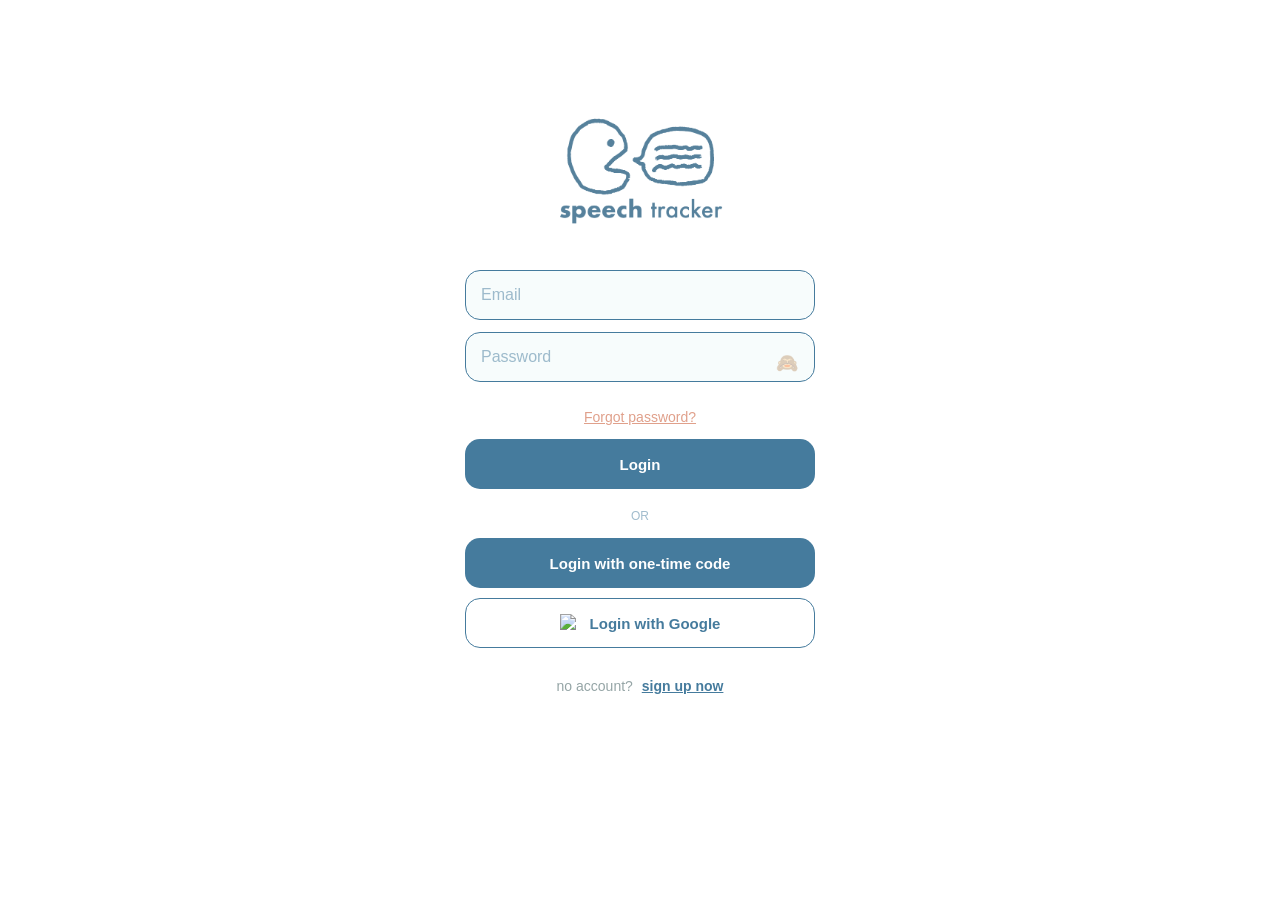
==== index.html @ 3a360d46 "Update index.html" ====
<!DOCTYPE html>
<html>

<head>
    <script src="https://cdn.jsdelivr.net/npm/@supabase/supabase-js@2"></script>
    <link rel="stylesheet" href="style.css">
    <meta name="viewport" content="width=device-width, initial-scale=1.0, maximum-scale=1.0, user-scalable=no">
</head>

<body>
    <div id="account-header" class="hidden" style="position: fixed; top: 0; left: 50%; transform: translateX(-50%); max-width: 500px; width: 100%; height: 50px; background: #f1f4f8; padding: 0 15px; justify-content: space-between; align-items: center; border-bottom: 1px solid #d1d1d1; font-family: sans-serif; z-index: 10000; box-sizing: border-box;">
        <div style="font-size: 12px; color: #457b9d; overflow: hidden; text-overflow: ellipsis; white-space: nowrap; flex: 1; padding-right: 10px;">
            hello! &#9995; <span id="user-display-email" style="font-weight: bold;">...</span>
        </div>
    
        <button id="header-logout-btn" style="background: #e63946; color: white; border: none; padding: 6px 10px; border-radius: 6px; font-size: 10px; font-weight: bold; cursor: pointer; flex-shrink: 0; white-space: nowrap;">
            LOGOUT
        </button>
    </div>
    
    <div id="auth-overlay">
        <div class="logo-container">
            <img src="logo.png" alt="Logo" class="logo-img">
        </div>
        
        <input type="email" id="auth-email" placeholder="Email" class="auth-input">
     
        <div class="password-field" id="login-password-wrapper">
            <input type="password" id="auth-password" placeholder="Password" class="auth-input">
            <button type="button" class="toggle-password" data-target="auth-password">🙈</button>
        </div>

        <p id="forgot-password-link">Forgot password?</p>
        <button id="login-btn" class="auth-btn">Login</button>
       
        <div class="auth-divider">OR</div>
        <button id="send-otp-btn" class="auth-btn">
          Login with one-time code
        </button>
        
        <div id="otp-section" class="hidden">
          <input 
            type="text" 
            id="otp-code" 
            placeholder="Enter code" 
            class="auth-input"
          >
        
          <button id="verify-otp-btn" class="auth-btn">
            Verify Code
          </button>
        </div>

        <button id="google-login-btn" class="google-btn">
            <img src="https://www.gstatic.com/firebasejs/ui/2.0.0/images/auth/google.svg" class="google-icon" alt="Google">
                Login with Google
        </button>
        <p class="signup-text">No account? <span id="signup-toggle">Sign up now</span></p>

        <div id="signup-view" class="auth-view hidden">
        <h3 class="auth-title">create account</h3>
        <input type="email" id="signup-email" class="auth-input" placeholder="email">
        <div class="password-field">
            <input type="password" id="signup-password" class="auth-input" placeholder="password">
            <button type="button" class="toggle-password" data-target="signup-password">🙈</button>
        </div>
        <button id="signup-btn" class="auth-btn">create account</button>
        
        <p class="signup-text">already have an account? <span id="go-to-login">login</span></p>
        </div>
        
        <div id="reset-password-section" class="hidden">
            <h3>create new password</h3>
            
            <div class="password-field">
                <input type="password" id="new-password" placeholder="New Password" class="auth-input">
                <button type="button" class="toggle-password" data-target="new-password">🙈</button>
            </div>
    
            <button id="update-password-btn" class="auth-btn">Update Password</button>
        </div>
    </div>
    
    <div class="container">
        <div class="nav-menu">
            <button id="nav-tracker" class="nav-btn active">Therapy Tracker</button>
            <button id="nav-dashboard" class="nav-btn">Client Progress</button>
        </div>

        <div id="tracker-view">
            <div class="session-info">
                <div class="input-wrapper">
                    <img src="person-icon.png" class="input-icon" alt="client">
                    <input 
                        type="text" 
                        id="client-name" 
                        placeholder="Client Name" 
                        required
                        autocomplete="off">
                </div>

                <div class="target-grid">
                    <select id="speech-sound">
                        <option value="" disabled selected>Speech sound</option>
                        <optgroup label="Velar stops">
                            <option value="/k/">/k/</option>
                            <option value="/g/">/g/</option>
                        </optgroup>
                        <optgroup label="Fricatives">
                            <option value="/s/">/s/</option>
                            <option value="/z/">/z/</option>
                            <option value="/ʃ/">/ʃ/</option>
                            <option value="/θ/">/θ/</option>
                            <option value="/f/">/f/</option>
                            <option value="/v/">/v/</option>
                            <option value="/h/">/h/</option>
                        </optgroup>
                        <optgroup label="Affricates">
                            <option value="/tʃ/">/tʃ/</option>
                            <option value="/dʒ/">/dʒ/</option>
                        </optgroup>
                        <optgroup label="s-clusters">
                            <option value="/sp/">/sp/</option>
                            <option value="/st/">/st/</option>
                            <option value="/sk/">/sk/</option>
                            <option value="/sn/">/sn/</option>
                            <option value="/sm/">/sm/</option>
                            <option value="/sl/">/sl/</option>
                            <option value="/sw/">/sw/</option>
                            <option value="/s-blends/">s-blends</option>
                        </optgroup>
                        <optgroup label="Liquids">
                            <option value="/l/">/l/</option>
                            <option value="/r/">/r/</option>
                        </optgroup>
                    </select>

                    <select id="speech-position">
                        <option value="" disabled selected>Position</option>
                        <option value="Initial">initial</option>
                        <option value="Medial">medial</option>
                        <option value="Final">final</option>
                    </select>

                    <select id="speech-level" style="grid-column: span 2;">
                        <option value="Sound">Sound level</option>
                        <option value="Word">Word level</option>
                        <option value="Phrase">Phrase level</option>
                        <option value="Sentence">Sentence level</option>
                        <option value="Conversation">Conversation</option>
                    </select>
                </div>

                <div class="prompt-container">
                    <p class="label-text">Cues provided</p>
                    <div class="prompt-chips" id="prompt-chips">
                        <button type="button" class="chip" data-value="Indpt">Independent</button>
                        <button type="button" class="chip" data-value="Visual">Visual</button>
                        <button type="button" class="chip" data-value="Verbal">Verbal</button>
                        <button type="button" class="chip" data-value="Tactile">Tactile</button>
                        <button type="button" class="chip" data-value="Model">Modelling</button>
                    </div>
                </div>
            </div>
            <div class="tracker-main">
                <h1>speech tracker</h1>
                <div class="percentage">0%</div>

                <div class="button-row">
                    <div class="counter-group">
                        <button class="btn correct">✓</button>
                        <span id="correct-count">0</span>
                    </div>
                    <div class="counter-group">
                        <button class="btn incorrect">✕</button>
                        <span id="incorrect-count">0</span>
                    </div>
                </div>

                <div class="actions">
                    <button id="save-btn" class="save-btn">Save</button>
                    <button id="reset-btn" class="reset-link">Reset</button>
                </div>

                <div id="history-log" class="history-log"></div>
            </div>
        </div>

        <div id="dashboard-view" class="hidden">
            <div class="session-info">
                <h3>Client Progress Search</h3>
                <div class="search-wrapper">
                    <img src="search-icon.png" class="search-img" alt="search">
                    <input type="text" id="search-client" placeholder="Type child's name (e.g. Leo)">
                </div>
                <button id="download-csv" class="save-btn" style="margin-top: 10px; background-color: #72a788;">Download
                    CSV Report
                </button>
            </div>

            <div id="all-goals-container" style="margin: 20px 0;"></div>

            <div id="client-history-results">
                <p style="color: #7f8c8d; text-align: center; margin-top: 20px;">Search for a client to see their
                    progress history.
                </p>
            </div>
        </div>
        <div id="footer" style="align-items: center;">
                <img src="logo.png" alt="Logo" class="logo-img">
        </div>
    </div>
        <script src="script.js"></script>
</body>

</html>
---- style.css ----
/* 1. THE FOUNDATION */
* {
    box-sizing: border-box;
}

body {
    background-color: #f0f4f8;
    font-family: sans-serif;
    margin: 0;
    padding: 0;
    display: block; 
}

/* 2. THE APP CONTAINER */
.container {
    display: none;
    margin: 60px auto 20px auto; 
    width: 95%;
    max-width: 500px;
    background: white;
    padding: 20px;
    border-radius: 30px;
    box-shadow: 0 10px 25px rgba(0, 0, 0, 0.05);
    position: relative;
    text-align: center;
}

#account-header {
    display: none; /* <--- Add this line */
    position: fixed;
    top: 0;
    /* ... rest of your existing header styles ... */
}

.logo-container {
    width: 100%;
    display: flex;
    justify-content: center;
    margin-bottom: 10px;
    margin-top: 20px;
}

.logo-img {
    height: 80px;      /* Adjust this height to your liking */
    width: auto;
    max-width: 80%;    /* Ensures it doesn't hit the screen edges */
    object-fit: contain;
}

/* --- LOGIN SCREEN BUTTONS --- */
/* Specific sizing for the Login Page Logo */
#auth-overlay .logo-img {
    height: 120px;       /* Increased from 80px */
    width: auto;
    max-width: 85%;      /* Allows it to be wider on the screen */
    margin-bottom: 30px; /* More breathing room before the Email box */
}

/* --- AUTH OVERLAY & INPUTS --- */
#auth-overlay {
    position: fixed;
    top: 0;
    left: 0;
    width: 100%;
    height: 100%;
    background: white;
    z-index: 20000;
    display: flex;
    flex-direction: column;
    align-items: center;
    padding-top: 10vh; 
    padding-bottom: 40px;
    justify-content: flex-start;
    overflow-y: auto;
    -webkit-overflow-scrolling: touch;
}

.auth-input {
    width: 80%;
    max-width: 350px;
    height: 50px !important;
    padding: 12px 15px;
    margin-bottom: 12px;
    font-size: 16px; 
    border: 1px solid #457b9d; 
    border-radius: 15px;
    background-color: #F7FCFC;
    color: #457b9d !important; /* Forces light blue while typing */
    outline: none;
    box-sizing: border-box; /* Critical for height alignment */
}

.auth-input::placeholder {
    color: #457b9d;
    opacity: 0.5;
}

.auth-input:focus {
    border: 1px solid #457b9d; /* Slightly thicker on focus */
}

/* Base style for all Auth Buttons */
.auth-btn, .google-btn {
    width: 80%;
    max-width: 350px;
    height: 50px;
    display: flex;
    justify-content: center;
    align-items: center;
    font-size: 15px;
    font-weight: bold;
    border-radius: 15px;
    cursor: pointer;
    transition: all 0.2s;
    border: none;
    margin-bottom: 10px;
    text-decoration: none; /* In case they are anchor tags */
}

.auth-divider {
    color: #457b9d;
    margin-bottom: 15px;
    margin-top: 10px;
    font-size: 12px;
    opacity: 0.5;
}
    
.auth-btn, .google-btn {
    width: 80%;
    max-width: 350px;
    height: 50px !important;     /* Forces exact height */
    min-height: 50px !important;
    display: flex !important;
    justify-content: center;
    align-items: center;
    font-size: 15px;
    font-weight: bold;
    border-radius: 15px;
    cursor: pointer;
    transition: all 0.2s;
    margin-bottom: 10px;
    padding: 0;                  /* Removes internal padding conflict */
    box-sizing: border-box;      /* Ensures borders don't add to height */
    border: none;
}

/* --- SIGN UP TEXT LINK --- */
.signup-text {
    font-size: 14px;
    color: #95a5a6; /* Subtle grey */
    margin-top: 20px;
    margin-bottom: 5px;
    text-transform: lowercase;
}

#signup-toggle {
    color: #457b9d; /* Your Light Blue */
    font-weight: bold;
    cursor: pointer;
    text-decoration: underline;
    margin-left: 5px;
}

#signup-toggle:active {
    opacity: 0.7;
    transform: scale(0.98);
}

/* Specific Button Styles */
.auth-btn {
    background-color: #457b9d;
    color: white;
}

.google-btn {
    background-color: white;
    color: #457b9d;
    border: 1px solid #457b9d !important;
}

.auth-view {
    width: 100%;
    display: flex;
    flex-direction: column;
    align-items: center;
    transition: opacity 0.3s ease;
}

.auth-title {
    color: #457b9d;
    font-size: 18px;
    text-transform: lowercase;
    margin-bottom: 20px;
    letter-spacing: 1px;
}

/* Ensure the toggle text is styled correctly */
#go-to-signup, #go-to-login {
    color: #457b9d;
    font-weight: bold;
    cursor: pointer;
    text-decoration: underline;
}

/* Fix for the huge Google Icon */
.google-icon {
    width: 18px !important;
    height: 18px !important;
    margin-right: 12px;
    object-fit: contain;
}

/* Forgot Password - Clinical Mauve/Salmon accent */
#forgot-password-link {
    color: #E0A08B;
    font-size: 14px;
    margin-top: 15px;
    cursor: pointer;
    text-decoration: underline;
    font-weight: 500;
}

/* --- RESET PASSWORD SECTION --- */
#reset-password-section {
    width: 100%;
    display: flex;
    flex-direction: column;
    align-items: center;
    justify-content: center;
}

#reset-password-section h3 {
    color: #457b9d;
    font-size: 16px;
    text-transform: lowercase; /* Matches your clinical style */
    letter-spacing: 1px;
    margin-bottom: 20px;
    font-weight: 600;
}

.password-field {
    position: relative;
    width: 80%;
    max-width: 350px;
    display: flex;
    align-items: center;
}

.password-field .auth-input {
    width: 100%;
    max-width: none;
    padding-right: 45px; /* Space for the eye button */
}

.toggle-password {
    position: absolute;
    right: 12px;
    top: 50%;
    transform: translateY(-50%);
    background: none;
    border: none;
    font-size: 18px;
    cursor: pointer;
    opacity: 0.4;
    transition: opacity 0.2s;
    padding: 5px;
    z-index: 10;
}

.toggle-password:hover {
    opacity: 0.8;
}

.toggle-password:active {
    opacity: 1;
}

/* 3. NAVIGATION MENU */
.nav-menu {
    position: sticky;
    top: 50px; 
    background-color: white;
    z-index: 999;
    display: flex;
    justify-content: center;
    gap: 10px;
    margin-bottom: 10px;
    padding: 10px 0;
    border-bottom: 2px solid #ecf0f1;
}

.nav-btn {
    background: none;
    border: none;
    font-size: 14px;
    color: #95a5a6;
    cursor: pointer;
    padding: 8px 16px;
    border-radius: 20px;
    transition: all 0.3s ease;
}

.nav-btn.active {
    background-color: #1d3557;
    color: white;
}

/* 4. TRACKER ELEMENTS */
h1 {
    font-size: 14px;
    text-transform: uppercase;
    letter-spacing: 2px;
    color: #95a5a6;
    margin-top: 10px;
    font-weight: 600;
}

.percentage {
    font-size: 64px;
    font-weight: 700;
    color: #1d3557;
    margin: 10px 0;
}

.button-row {
    display: flex;
    justify-content: center;
    gap: 20px;
    margin: 20px 0;
}

.counter-group {
    display: flex;
    flex-direction: column;
    align-items: center;
}

.btn {
    width: 100px;
    height: 100px;
    border-radius: 50%;
    border: none;
    font-size: 40px;
    display: flex;
    justify-content: center;
    align-items: center;
    cursor: pointer;
    box-shadow: 0 4px 6px rgba(0,0,0,0.1);
    -webkit-tap-highlight-color: transparent;
    user-select: none;
    touch-action: manipulation; /* This is the magic line */
}

.correct { background-color: #a6d088; color: white; }
.incorrect { background-color: #f88888; color: white; }

.btn:active {
    transform: scale(0.92);
    filter: brightness(0.85);
    box-shadow: inset 0 4px 8px rgba(0, 0, 0, 0.2);
    transition: transform 0.05s ease-in-out;
}

#correct-count { font-size: 24px; font-weight: bold; color: #a6d088; margin-top: 5px; }
#incorrect-count { font-size: 24px; font-weight: bold; color: #f88888; margin-top: 5px; }

/*FOOTER*/
#footer {
    align-items: center; 
    justify-content: center;
}

#footer .logo-img {
    width: auto;
    height: 40px;
    opacity: 0.7;
}

/* 5. INPUTS & FORMS */
.target-grid {
    display: grid;
    grid-template-columns: 1fr 1fr;
    gap: 12px;
    margin: 20px 0;
}

#speech-level, #speech-position, #speech-sound {
    border: 1px solid #ecf0f1;
    border-radius: 15px;
    padding: 10px 12px;
    font-size: 14px;
    color: #576574;
    background-color: #fafcfd;
    outline: none;
    cursor: pointer;
    appearance: none;
    -webkit-appearance: none;
    background-image: url("data:image/svg+xml;charset=UTF-8,%3Csvg xmlns='http://www.w3.org/2000/svg' width='12' height='12' viewBox='0 0 24 24' fill='none' stroke='%2395a5a6' stroke-width='3' stroke-linecap='round' stroke-linejoin='round'%3E%3Cpolyline points='6 9 12 15 18 9'%3E%3C/polyline%3E%3C/svg%3E");
    background-repeat: no-repeat;
    background-position: right 12px center;
}

.session-info input {
    background-color: transparent;
    border: none;
    border-bottom: 2px solid #ecf0f1;
    border-radius: 0;
    padding: 10px 5px;
    width: 100%;
    max-width: 250px;
    font-size: 14px !important;
}

.label-text {
    font-size: 11px;
    color: #95a5a6;
    text-transform: uppercase;
    letter-spacing: 1px;
    margin-bottom: 8px;
    text-align: left;
}

/* --- HISTORY LOG SECTION --- */
.history-log {
    margin-top: 50px;       /* Increased from 30px to push it further from Save/Reset */
    margin-bottom: 20px;
    display: flex;
    flex-direction: column; /* Keeps pills stacked neatly */
    gap: 12px;
    border-top: 2px solid #ecf0f1; /* Slightly thicker line for clear separation */
    padding-top: 30px;      /* Space between the line and the first pill */
    width: 100%;

}

.history-pill {
    position: relative;
    border: 2px solid #6c8fad !important;
    border-radius: 15px;
    padding: 12px;
    padding-right: 45px;
    min-height: 65px;          /* Keeps them a consistent height */
    text-align: left;
}

.pill-client, .pill-sound {
    color: #1d3557 !important; /* Your Navy Blue */
    font-size: 14px;
}

.pill-sound {
    text-transform: lowercase;
}

/* The sub-text (Level and Cues) */
.pill-details {
    font-size: 11px;
    color: #457b9d; /* Lighter Blue */
    margin-top: 2px;
}

/* The date */
.pill-date {
    font-size: 10px;
    color: #bdc3c7;
    margin-top: 2px;
}

/* The Percentage box */
.pill-accuracy span {
    font-size: 18px;
    font-weight: bold;
}

/* Ensure the flex layout works without inline styles */
.pill-content {
    display: flex;
    justify-content: space-between;
    align-items: center;
    width: 100%;
}

#download-csv {
    display: block;          /* Allows margin auto to work */
    margin: 15px auto 0 auto; /* 15px top, auto left/right to center */
    width: 100%;             /* Start full width */
    max-width: 250px;        /* Match the width of your search/name boxes */
    background-color: #72a788; /* Keeping your green color */
    color: white;
    padding: 12px;
    border-radius: 20px;
    border: none;
    font-weight: bold;
    text-transform: uppercase;
    cursor: pointer;
}

/* The container for the icon and name */
.input-wrapper {
    display: flex;          /* Sits icon and input in a row */
    align-items: center;    /* Vertically centers both */
    border-bottom: 2px solid #ecf0f1; /* Keeps your clean underlined look */
    max-width: 250px;
    margin: 0 auto 20px auto; /* Centers the bar */
}

.input-icon {
    width: 16px;
    height: 16px;
    margin-right: 10px;
    opacity: 0.5;
    object-fit: contain;
}

#client-name {
    border: none !important;
    outline: none;padding: 10px 0;
    width: 100%;
}

#client-name:focus {
    color: #6c8fad;
    transition: color 0.2s ease;
}

#client-name:not(:placeholder-shown) {
    color: #6c8fad;
    font-weight: 600;
}

.input-wrapper:focus-within {
    border-bottom-color: #6c8fad;
}

.search-wrapper {
    display: flex;          /* Sits icon and input in a row */
    align-items: center;    /* Vertically centers both */
    border: 1px solid #ecf0f1;
    border-radius: 25px;    /* Makes it a rounded pill */
    border-radius: 25px;    /* The "pill" shape */
    padding: 0 15px;        /* Space inside the bar so icon isn't touching the edge */
    width: 100%;
    max-width: 300px;
    margin: 20px auto;      /* Centers the bar on the page */
}

.search-img {
    width: 18px;      /* Small enough to sit inside the bar */
    height: 18px;
    opacity: 0.5;
    object-fit: contain;
    margin-right: 10px;
    filter: invert(44%) sepia(21%) saturate(952%) hue-rotate(162deg) brightness(97%) contrast(91%);
}

.search-wrapper:focus-within .search-img {
    filter: invert(36%) sepia(25%) saturate(1000%) hue-rotate(162deg) brightness(90%) contrast(100%);
}

#search-client {
    flex: 1;                /* Takes up all remaining space in the bar */
    border: none !important; /* Removes the default input box */
    outline: none;           /* Removes the blue ring when you tap it */
    color: #457b9d;
}

/* The "Type child's name..." placeholder text */
#search-client::placeholder {
    color: #457b9d;
    opacity: 0.5; /* Makes it look like a placeholder */
}

h3 {
    font-size: 18px;
    text-transform: uppercase;
    letter-spacing: 2px;
    color: #1d3557;
    margin-top: 10px;
    font-weight: 600;
}
    
/* Base Chip Style (Unselected) */
.chip {
    padding: 12px 18px;
    border: 1px solid #d1d1d1;   /* Softer border color */
    border-radius: 25px;
    background-color: #f1f4f8;   /* Soft grey/blue background pill */
    color: #4a4a4a;              /* Black-grey text */
    font-size: 14px;
    font-weight: 500;
    cursor: pointer;
    transition: all 0.2s;
    -webkit-tap-highlight-color: transparent;
    margin: 4px;
}

/* Selected Chip Style (When tapped) */
.chip.selected {
    background-color: #6c8fad !important; 
    color: #ffffff !important;           /* Pure white text */
    border-color: #6c8fad !important;
    border-radius: 25px;
}

/* Hover effect for desktop */
.chip:hover {
    background-color: #e2e8f0;
    border-color: #b1b1b1;
}

#dashboard-view .session-info {
    margin-top: 40px;
}

/* --- GOAL CARDS (DASHBOARD) --- */
.goal-card {
    margin-bottom: 25px;
    border: 2px solid #457B9D; 
    border-radius: 12px;
    overflow: hidden;
    background: white;
    box-shadow: 0 4px 10px rgba(0, 0, 0, 0.05);
}

.goal-header {
    background: #457B9D;
    color: white;
    padding: 12px;
    font-weight: bold;
    text-align: center;
    text-transform: lowercase; /* Matches your preferred lowercase style */
    letter-spacing: 1px;
}

.goal-table {
    width: 100%;
    border-collapse: collapse;
    font-size: 13px;
}

/* Header Row of the Table */
.goal-table thead tr {
    background: #f8f9fa;
    border-bottom: 1px solid #ddd;
}

.goal-table th {
    padding: 10px 8px;
    text-align: center;
    color: #457b9d; /* Your Light Blue */
    font-weight: 600;
    text-transform: uppercase;
    font-size: 10px;
    letter-spacing: 0.5px;
}

/* Individual Rows */
.goal-row {
    border-bottom: 1px solid #eee;
}

.goal-row:last-child {
    border-bottom: none;
}

.goal-row td {
    padding: 12px 8px;
    vertical-align: middle;
}

/* Specific Cell Styling */
.cell-level {
    font-weight: 500;
    color: #1d3557;
    text-transform: lowercase;
}

.cell-cues {
    font-weight: 500;
    color: #1d3557;
    font-size: 12px;
    text-transform: lowercase;
}

.cell-acc {
    text-align: center;
    font-weight: bold;
}

.cell-date {
    text-align: right;
    font-size: 12px;
    color: #bdc3c7;
}

/* 6. MOBILE OVERRIDES - The Friendly Version */
@media (max-width: 480px) {
    body { background-color: #ffffff; }
    
    .container {
        margin-top: 50px;
        border-radius: 0;
        width: 100%;
        box-shadow: none;
        padding: 10px 15px;
    }

    .btn {
        width: 38vw;
        height: 38vw;
        max-width: 150px;
        max-height: 150px;
        font-size: 60px;
    }

    #correct-count, #incorrect-count {
        font-size: 40px;
        margin-top: 15px;
    }

    .nav-btn {
        padding: 8px 12px;
        font-size: 13px;
    }

    .logo-img {
        height: 65px;  /* Slightly smaller for smaller iPhones */
        filter: brightness(1.2) saturate(0.8) hue-rotate(-15deg);
    }

    #auth-overlay .logo-img {
        height: 100px;   /* Slightly smaller for iPhone SE/mini but still "Big" */
        margin-bottom: 15px;
    }
}
.hidden { display: none !important; }

/* 8. ACTION BUTTONS (CONSOLIDATED) */
.actions {
    display: flex !important;
    flex-direction: row;
    gap: 12px;
    width: 100%;
    margin-top: 25px;
    padding: 0;
    box-sizing: border-box;
    align-items: stretch; /* Forces both buttons to have the same height */
}

.save-btn, .reset-link {
    flex: 1;
    display: flex;
    justify-content: center;
    align-items: center;
    height: 50px;           /* Fixed height for both */
    border: none;
    border-radius: 20px;
    font-weight: bold;
    text-transform: uppercase;
    letter-spacing: 1px;
    cursor: pointer;
    transition: all 0.2s;
    box-sizing: border-box;
}

.save-btn {
    background-color: #1d3557;
    color: white;
}

.reset-link {
    background-color: #ecf0f1;
    color: #7f8c8d;
    font-size: 13px;
}

/* Interaction States */
.save-btn:active, .reset-link:active {
    transform: scale(0.96);
}

.reset-link:hover {
    background-color: #f8d7da;
    color: #e63946;
}

.save-btn:hover {
    background-color: #6c8fad;
}
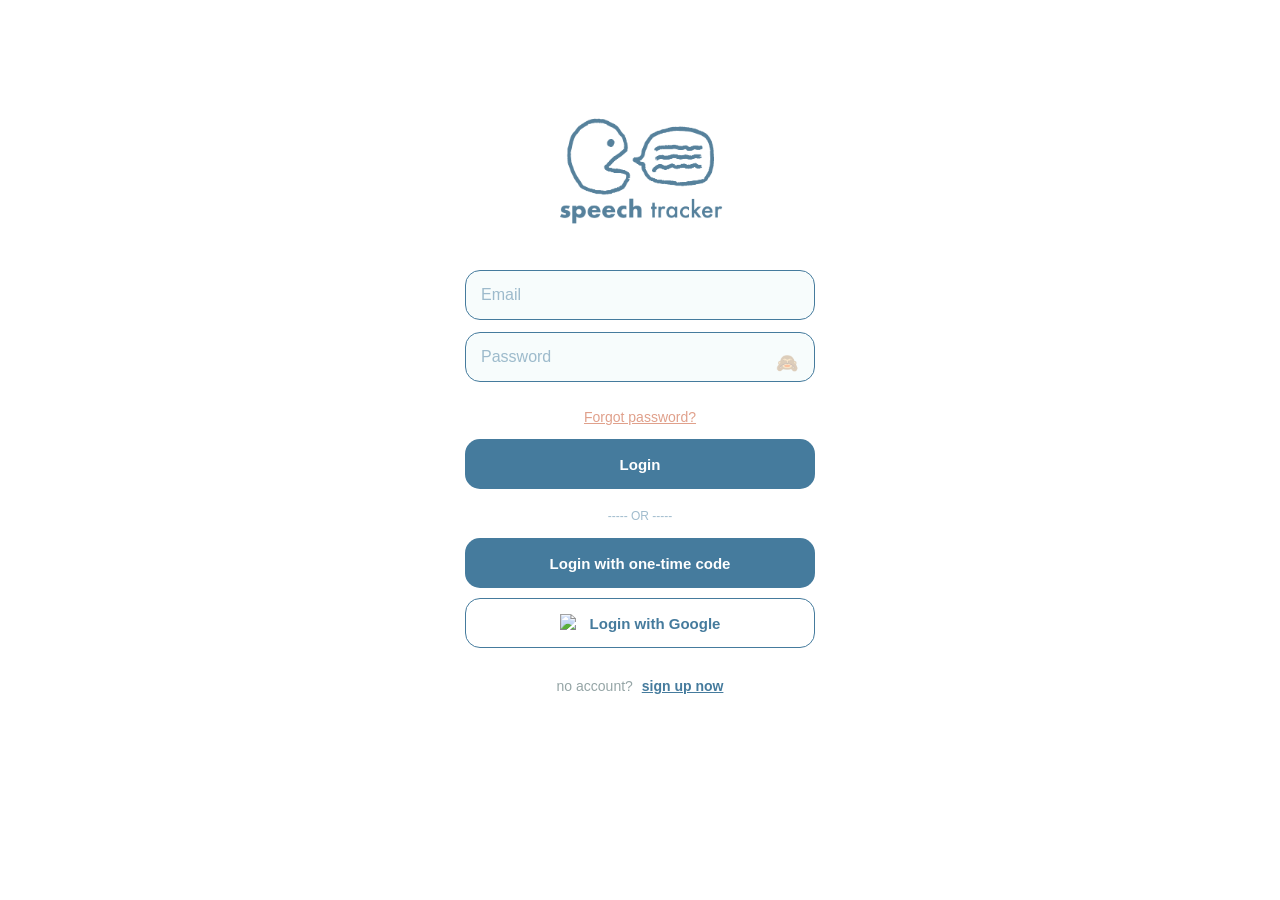
==== commit d6a2fbb7: "Update index.html" ====
--- a/index.html
+++ b/index.html
@@ -33,7 +33,7 @@
         <p id="forgot-password-link">Forgot password?</p>
         <button id="login-btn" class="auth-btn">Login</button>
        
-        <div class="auth-divider">OR</div>
+        <div class="auth-divider">----- OR -----</div>
         <button id="send-otp-btn" class="auth-btn">
           Login with one-time code
         </button>
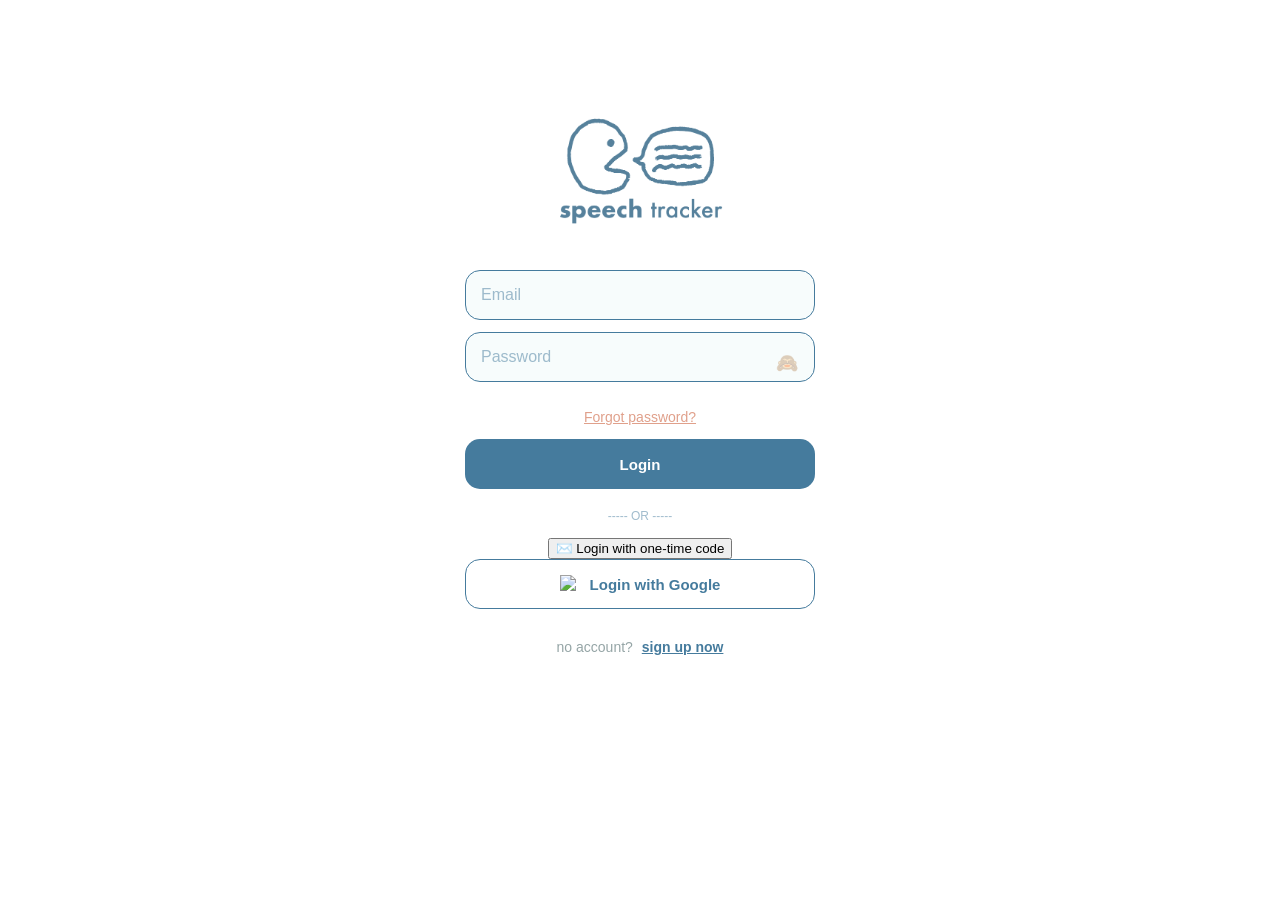
==== commit e553b35b: "Update index.html" ====
--- a/index.html
+++ b/index.html
@@ -34,7 +34,8 @@
         <button id="login-btn" class="auth-btn">Login</button>
        
         <div class="auth-divider">----- OR -----</div>
-        <button id="send-otp-btn" class="auth-btn">
+        <button id="send-otp-btn" class="email-otp-btn">
+          <span class="email-icon">✉️</span>
           Login with one-time code
         </button>
         
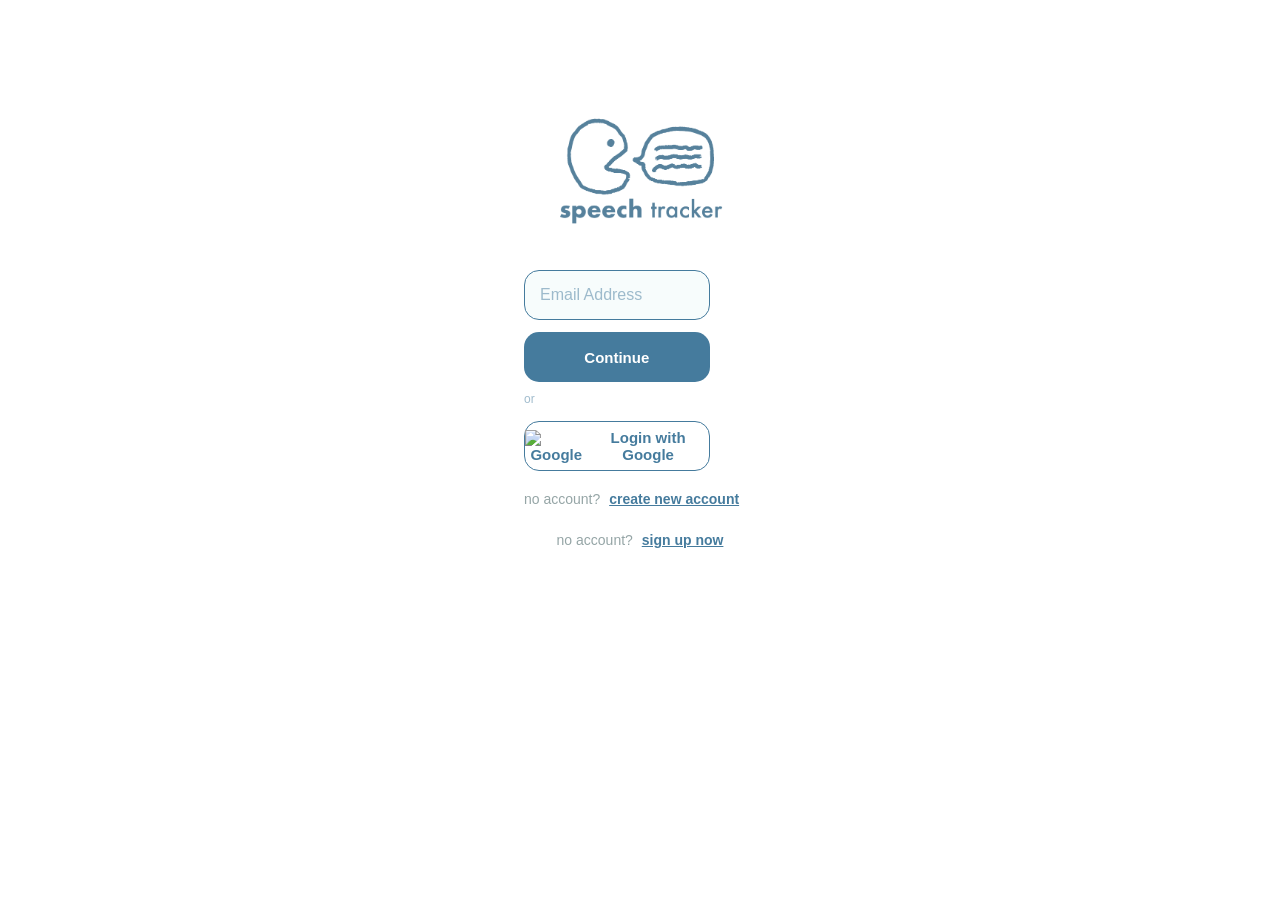
==== commit fbf0c23e: "Update index.html" ====
--- a/index.html
+++ b/index.html
@@ -23,39 +23,106 @@
             <img src="logo.png" alt="Logo" class="logo-img">
         </div>
         
-        <input type="email" id="auth-email" placeholder="Email" class="auth-input">
-     
-        <div class="password-field" id="login-password-wrapper">
-            <input type="password" id="auth-password" placeholder="Password" class="auth-input">
-            <button type="button" class="toggle-password" data-target="auth-password">🙈</button>
-        </div>
-
-        <p id="forgot-password-link">Forgot password?</p>
-        <button id="login-btn" class="auth-btn">Login</button>
-       
-        <div class="auth-divider">----- OR -----</div>
-        <button id="send-otp-btn" class="email-otp-btn">
-          <span class="email-icon">✉️</span>
-          Login with one-time code
-        </button>
-        
-        <div id="otp-section" class="hidden">
+       <div id="email-step" class="auth-step">
+          <button type="button" class="auth-back-btn hidden" id="email-back-btn">←</button>
+        
           <input 
-            type="text" 
-            id="otp-code" 
-            placeholder="Enter code" 
+            type="email" 
+            id="auth-email" 
+            placeholder="Email Address" 
             class="auth-input"
           >
         
-          <button id="verify-otp-btn" class="auth-btn">
-            Verify Code
+          <button id="continue-email-btn" class="auth-btn">
+            Continue
           </button>
-        </div>
-
-        <button id="google-login-btn" class="google-btn">
-            <img src="https://www.gstatic.com/firebasejs/ui/2.0.0/images/auth/google.svg" class="google-icon" alt="Google">
-                Login with Google
-        </button>
+        
+          <div class="auth-divider">
+            <span>or</span>
+          </div>
+        
+          <button id="google-login-btn" class="google-btn">
+            <img 
+              src="https://www.gstatic.com/firebasejs/ui/2.0.0/images/auth/google.svg" 
+              alt="Google"
+            >
+            Login with Google
+          </button>
+
+  <p class="signup-text">
+    No account?
+    <span id="signup-toggle">Create new account</span>
+  </p>
+</div>
+
+<div id="password-step" class="auth-step hidden">
+  <button type="button" class="auth-back-btn" id="password-back-btn">←</button>
+
+  <p class="login-email-label">Logging in as</p>
+  <p id="password-email-display" class="login-email-display"></p>
+
+  <div id="login-password-wrapper" class="password-field">
+    <input 
+      type="password" 
+      id="auth-password" 
+      placeholder="Password" 
+      class="auth-input"
+    >
+    <button 
+      type="button" 
+      class="toggle-password" 
+      data-target="auth-password"
+    ></button>
+  </div>
+
+  <p id="forgot-password-link" class="forgot-password-link">
+    Forgot password?
+  </p>
+
+  <button id="login-btn" class="auth-btn">
+    Login
+  </button>
+
+  <div class="auth-divider">
+    <span>or</span>
+  </div>
+
+  <button id="send-otp-btn" class="email-otp-btn">
+    <span class="email-icon">✉️</span>
+    Send One-Time Code
+  </button>
+</div>
+
+<div id="otp-step" class="auth-step hidden">
+  <button type="button" class="auth-back-btn" id="otp-back-btn">←</button>
+
+  <h3>Enter your one-time code</h3>
+
+  <p class="otp-message">
+    We sent an 8-digit code to:
+  </p>
+
+  <p id="otp-email-display" class="otp-email"></p>
+
+  <div class="otp-grid">
+    <input class="otp-box" maxlength="1" inputmode="numeric">
+    <input class="otp-box" maxlength="1" inputmode="numeric">
+    <input class="otp-box" maxlength="1" inputmode="numeric">
+    <input class="otp-box" maxlength="1" inputmode="numeric">
+    <input class="otp-box" maxlength="1" inputmode="numeric">
+    <input class="otp-box" maxlength="1" inputmode="numeric">
+    <input class="otp-box" maxlength="1" inputmode="numeric">
+    <input class="otp-box" maxlength="1" inputmode="numeric">
+  </div>
+
+  <button id="verify-otp-btn" class="auth-btn">
+    Verify Code
+  </button>
+
+  <button id="resend-otp-btn" class="text-btn">
+    Send code again
+  </button>
+</div>
         <p class="signup-text">No account? <span id="signup-toggle">Sign up now</span></p>
 
         <div id="signup-view" class="auth-view hidden">
--- a/style.css
+++ b/style.css
@@ -99,8 +99,118 @@
     border: 1px solid #457b9d; /* Slightly thicker on focus */
 }
 
+.auth-step {
+  position: relative;
+}
+
+.auth-back-btn {
+  position: absolute;
+  top: -10px;
+  left: 0;
+  border: none;
+  background: transparent;
+  color: #333;
+  font-size: 24px;
+  cursor: pointer;
+  padding: 6px;
+}
+
+.login-email-label {
+  font-size: 13px;
+  color: #6b7280;
+  margin-bottom: 2px;
+  text-align: center;
+}
+
+.login-email-display {
+  font-size: 15px;
+  font-weight: 600;
+  color: #111827;
+  margin-bottom: 16px;
+  text-align: center;
+  word-break: break-word;
+}
+
+.email-otp-btn {
+  width: 100%;
+  padding: 12px;
+  margin-top: 10px;
+  border: 1px solid #dadce0;
+  border-radius: 8px;
+  background: #ffffff;
+  color: #3c4043;
+  font-size: 15px;
+  font-weight: 500;
+  cursor: pointer;
+  display: flex;
+  align-items: center;
+  justify-content: center;
+  gap: 10px;
+}
+
+.email-otp-btn:hover {
+  background: #f8f9fa;
+}
+
+.email-icon {
+  font-size: 18px;
+  line-height: 1;
+}
+
+.otp-message {
+  font-size: 14px;
+  color: #555;
+  margin-bottom: 4px;
+  text-align: center;
+}
+
+.otp-email {
+  font-size: 14px;
+  font-weight: 600;
+  color: #111827;
+  margin-bottom: 18px;
+  text-align: center;
+  word-break: break-word;
+}
+
+.otp-grid {
+  display: grid;
+  grid-template-columns: repeat(8, 1fr);
+  gap: 6px;
+  margin: 16px 0;
+}
+
+.otp-box {
+  width: 100%;
+  height: 44px;
+  text-align: center;
+  font-size: 20px;
+  font-weight: 600;
+  border: 1px solid #d1d5db;
+  border-radius: 8px;
+  outline: none;
+}
+
+.otp-box:focus {
+  border-color: #2563eb;
+  box-shadow: 0 0 0 2px rgba(37, 99, 235, 0.15);
+}
+
+.text-btn {
+  margin-top: 12px;
+  background: none;
+  border: none;
+  color: #2563eb;
+  font-size: 14px;
+  cursor: pointer;
+}
+
+.text-btn:hover {
+  text-decoration: underline;
+}
+
 /* Base style for all Auth Buttons */
-.auth-btn, .google-btn {
+.auth-btn, .google-btn, .email-otp-btn {
     width: 80%;
     max-width: 350px;
     height: 50px;
@@ -125,7 +235,7 @@
     opacity: 0.5;
 }
     
-.auth-btn, .google-btn {
+.auth-btn, .google-btn, .email-otp-btn {
     width: 80%;
     max-width: 350px;
     height: 50px !important;     /* Forces exact height */
@@ -176,6 +286,21 @@
     background-color: white;
     color: #457b9d;
     border: 1px solid #457b9d !important;
+}
+
+.email-otp-btn {
+   background-color: white;
+   color: #457b9d;
+   border: 1px solid #457b9d !important;
+}
+
+.email-otp-btn:hover {
+  background: #f8f9fa;
+}
+
+.email-icon {
+  font-size: 18px;
+  line-height: 1;
 }
 
 .auth-view {
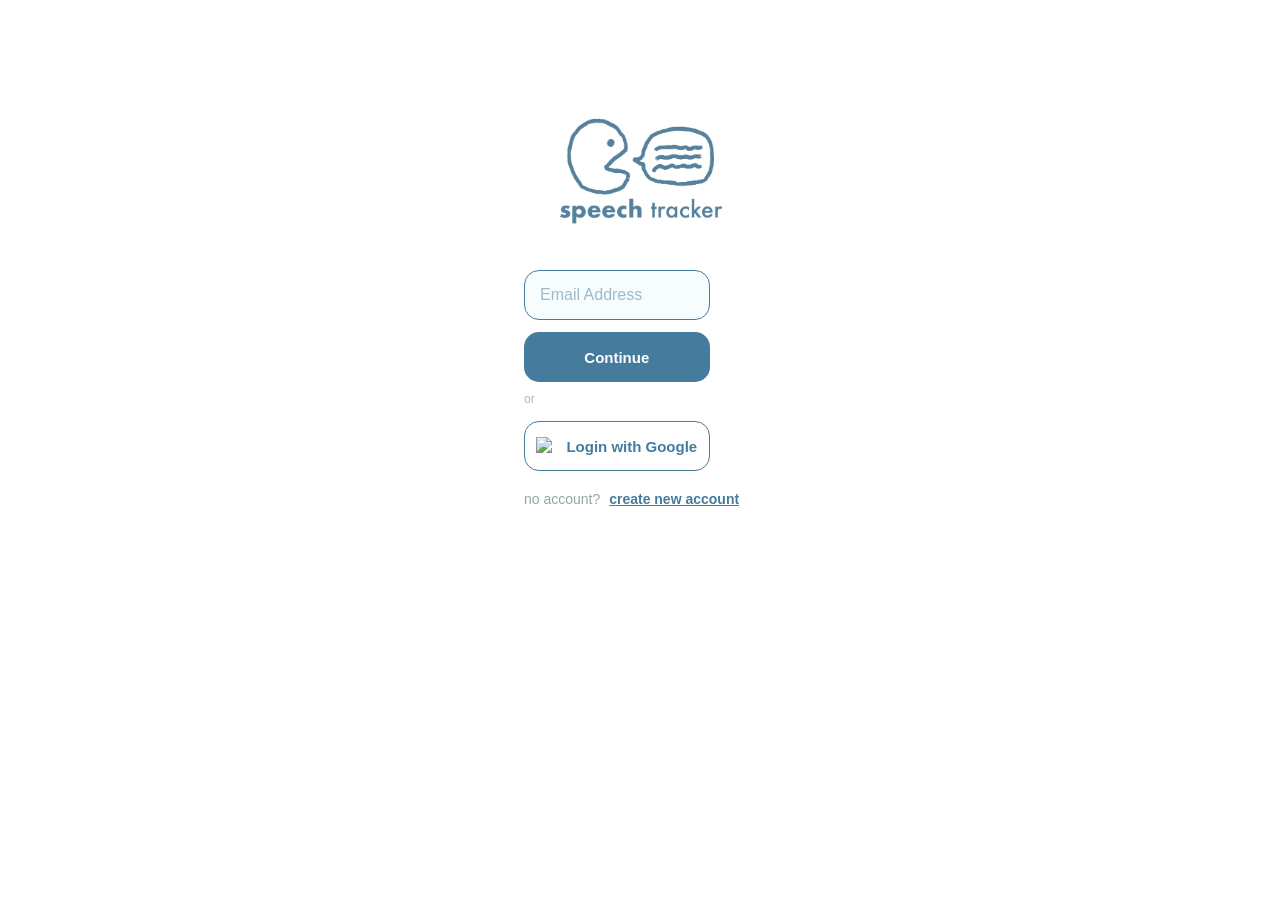
==== commit c9d0af2b: "Update index.html" ====
--- a/index.html
+++ b/index.html
@@ -42,10 +42,11 @@
           </div>
         
           <button id="google-login-btn" class="google-btn">
-            <img 
-              src="https://www.gstatic.com/firebasejs/ui/2.0.0/images/auth/google.svg" 
-              alt="Google"
-            >
+           <img
+                src="https://www.gstatic.com/firebasejs/ui/2.0.0/images/auth/google.svg"
+                class="google-icon"
+                alt="Google"
+                >
             Login with Google
           </button>
 
@@ -123,8 +124,6 @@
     Send code again
   </button>
 </div>
-        <p class="signup-text">No account? <span id="signup-toggle">Sign up now</span></p>
-
         <div id="signup-view" class="auth-view hidden">
         <h3 class="auth-title">create account</h3>
         <input type="email" id="signup-email" class="auth-input" placeholder="email">
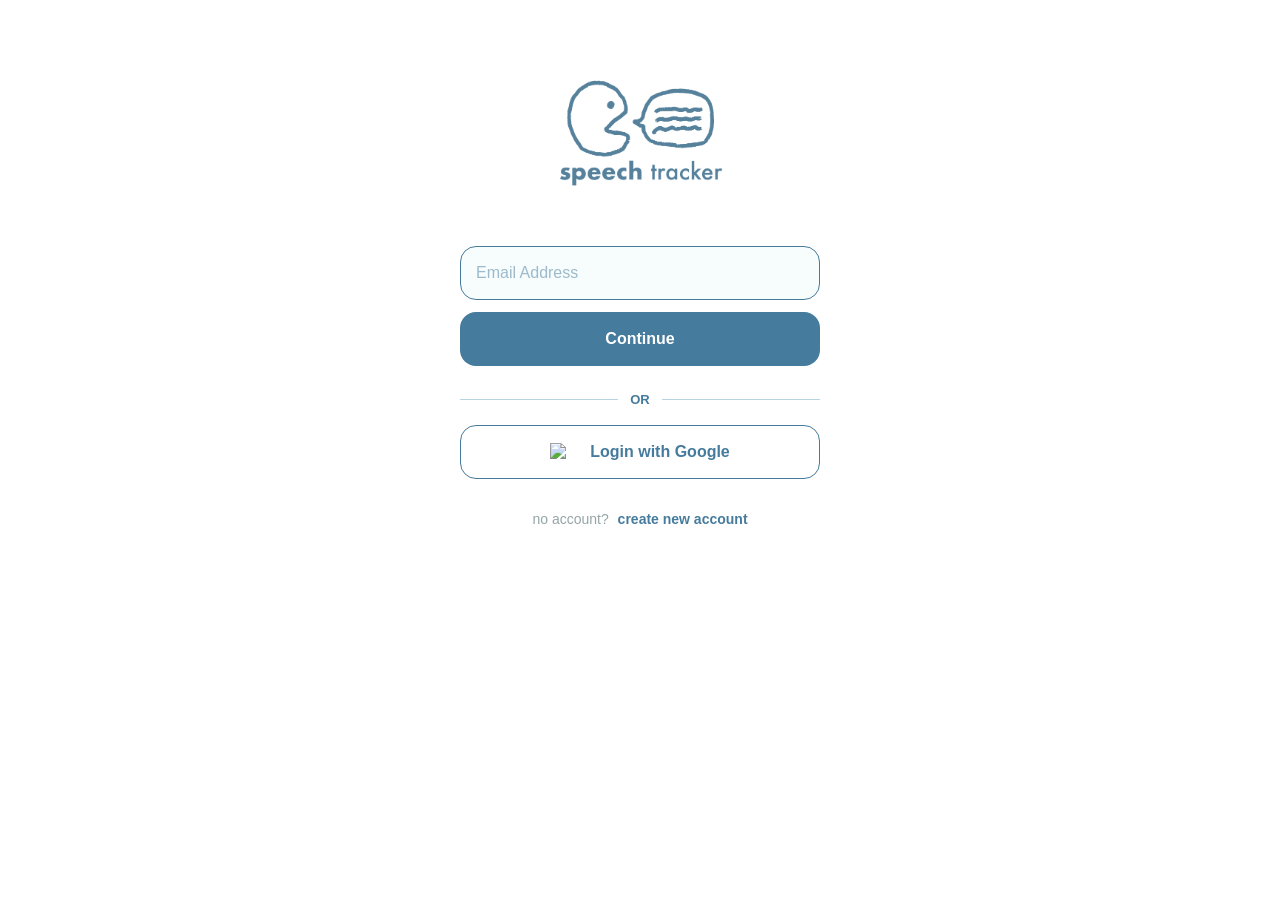
==== commit 8062499f: "Update index.html" ====
--- a/index.html
+++ b/index.html
@@ -38,7 +38,7 @@
           </button>
         
           <div class="auth-divider">
-            <span>or</span>
+            <span>OR</span>
           </div>
         
           <button id="google-login-btn" class="google-btn">
@@ -85,7 +85,7 @@
   </button>
 
   <div class="auth-divider">
-    <span>or</span>
+    <span>OR</span>
   </div>
 
   <button id="send-otp-btn" class="email-otp-btn">
--- a/style.css
+++ b/style.css
@@ -267,8 +267,11 @@
     color: #457b9d; /* Your Light Blue */
     font-weight: bold;
     cursor: pointer;
+    margin-left: 5px;
+}
+
+#signup-toggle:hover {
     text-decoration: underline;
-    margin-left: 5px;
 }
 
 #signup-toggle:active {
@@ -336,13 +339,17 @@
 }
 
 /* Forgot Password - Clinical Mauve/Salmon accent */
-#forgot-password-link {
+#forgot-password-link, #resend-otp-btn {
     color: #E0A08B;
     font-size: 14px;
     margin-top: 15px;
     cursor: pointer;
-    text-decoration: underline;
     font-weight: 500;
+}
+
+.forgot-password-link:hover,
+#resend-otp-btn:hover {
+  text-decoration: underline;
 }
 
 /* --- RESET PASSWORD SECTION --- */
@@ -860,6 +867,182 @@
 }
 .hidden { display: none !important; }
 
+/* ============================= */
+/* AUTH PAGE POLISH FIXES */
+/* ============================= */
+
+#auth-overlay {
+  align-items: center;
+  padding: 32px 20px 40px;
+  box-sizing: border-box;
+}
+
+#auth-overlay .logo-container {
+  margin-top: 40px;
+  margin-bottom: 24px;
+}
+
+/* Make every auth page same width and centered */
+.auth-step {
+  width: 100%;
+  max-width: 360px;
+  display: flex;
+  flex-direction: column;
+  align-items: center;
+  position: relative;
+  box-sizing: border-box;
+}
+
+/* Bigger, more consistent login inputs/buttons */
+#auth-overlay .auth-input,
+#auth-overlay .auth-btn,
+#auth-overlay .google-btn,
+#auth-overlay .email-otp-btn {
+  width: 100% !important;
+  max-width: 360px !important;
+  height: 54px !important;
+  min-height: 54px !important;
+  font-size: 16px;
+  border-radius: 16px;
+  box-sizing: border-box;
+}
+
+/* Make buttons feel less tiny */
+#auth-overlay .auth-btn,
+#auth-overlay .google-btn,
+#auth-overlay .email-otp-btn {
+  font-weight: 700;
+  margin-bottom: 12px;
+}
+
+/* Center the Google/email icon nicely */
+.google-btn,
+.email-otp-btn {
+  gap: 10px;
+}
+
+/* OR separator with lines */
+.auth-divider {
+  width: 100%;
+  max-width: 360px;
+  display: flex;
+  align-items: center;
+  justify-content: center;
+  gap: 12px;
+  margin: 14px 0 18px;
+  color: #457b9d;
+  opacity: 1;
+  font-size: 13px;
+  font-weight: 600;
+}
+
+.auth-divider::before,
+.auth-divider::after {
+  content: "";
+  flex: 1;
+  height: 1px;
+  background: #b8d4e3;
+}
+
+.auth-divider span {
+  color: #457b9d;
+  white-space: nowrap;
+}
+
+/* Logging in as text - same blue */
+.login-email-label,
+.login-email-display,
+.otp-message,
+.otp-email {
+  color: #457b9d !important;
+}
+
+.login-email-label {
+  font-size: 13px;
+  font-weight: 500;
+  margin-bottom: 4px;
+}
+
+.login-email-display,
+.otp-email {
+  font-size: 15px;
+  font-weight: 700;
+  margin-bottom: 18px;
+}
+
+/* Back button fixed at top left, above logo */
+.auth-back-btn {
+  position: fixed !important;
+  top: 22px !important;
+  left: 22px !important;
+  z-index: 30000;
+  color: #457b9d !important;
+  background: #f7fcfc;
+  width: 42px;
+  height: 42px;
+  border-radius: 50%;
+  font-size: 26px;
+  line-height: 1;
+  display: flex;
+  align-items: center;
+  justify-content: center;
+  padding-bottom: 10px !important;
+}
+
+.auth-back-btn:hover {
+  background: #eef8fb;
+}
+
+/* OTP page centered */
+#otp-step {
+  max-width: 360px;
+  text-align: center;
+}
+
+/* Prevent OTP boxes from filling whole screen */
+.otp-grid {
+  width: 100%;
+  max-width: 320px;
+  display: grid;
+  grid-template-columns: repeat(8, 34px);
+  justify-content: center;
+  gap: 6px;
+  margin: 18px auto 20px;
+}
+
+.otp-box {
+  width: 34px !important;
+  height: 46px;
+  text-align: center;
+  font-size: 20px;
+  font-weight: 700;
+  color: #457b9d;
+  border: 1px solid #b8d4e3;
+  border-radius: 10px;
+  background: #f7fcfc;
+  box-sizing: border-box;
+}
+
+.otp-box:focus {
+  border-color: #457b9d;
+  box-shadow: 0 0 0 3px rgba(69, 123, 157, 0.15);
+}
+
+/* Small screens: keep OTP boxes neat */
+@media (max-width: 380px) {
+  .otp-grid {
+    grid-template-columns: repeat(8, 30px);
+    gap: 5px;
+    max-width: 280px;
+  }
+
+  .otp-box {
+    width: 30px !important;
+    height: 42px;
+    font-size: 18px;
+  }
+}
+
 /* 8. ACTION BUTTONS (CONSOLIDATED) */
 .actions {
     display: flex !important;
@@ -912,3 +1095,71 @@
 .save-btn:hover {
     background-color: #6c8fad;
 }
+
+.toggle-password {
+  width: 34px !important;
+  height: 34px !important;
+  display: none;
+  align-items: center;
+  justify-content: center;
+  color: #457b9d;
+  opacity: 0.75;
+  font-size: 18px;
+}
+
+.toggle-password:hover {
+  opacity: 1;
+}
+
+/* Password eye / monkey alignment */
+.password-field {
+  position: relative;
+  display: flex;
+  align-items: center;
+}
+
+.password-field .auth-input {
+  padding-right: 52px !important;
+}
+
+.toggle-password {
+  position: absolute;
+  right: 14px;
+  top: 45%;
+  transform: translateY(-50%);
+  width: 34px !important;
+  height: 34px !important;
+  min-height: 34px !important;
+  display: none;
+  align-items: center;
+  justify-content: center;
+  border: none;
+  background: transparent;
+  color: #457b9d;
+  font-size: 18px;
+  line-height: 1;
+  padding: 0;
+  margin: 0;
+  cursor: pointer;
+}
+
+.toggle-password:hover {
+  opacity: 1;
+}
+
+/* Make password field same width as other auth buttons */
+#auth-overlay .password-field {
+  width: 100% !important;
+  max-width: 360px !important;
+  position: relative;
+  box-sizing: border-box;
+}
+
+#auth-overlay .password-field .auth-input {
+  width: 100% !important;
+  max-width: 360px !important;
+  height: 54px !important;
+  min-height: 54px !important;
+  box-sizing: border-box;
+  padding-right: 52px !important;
+}
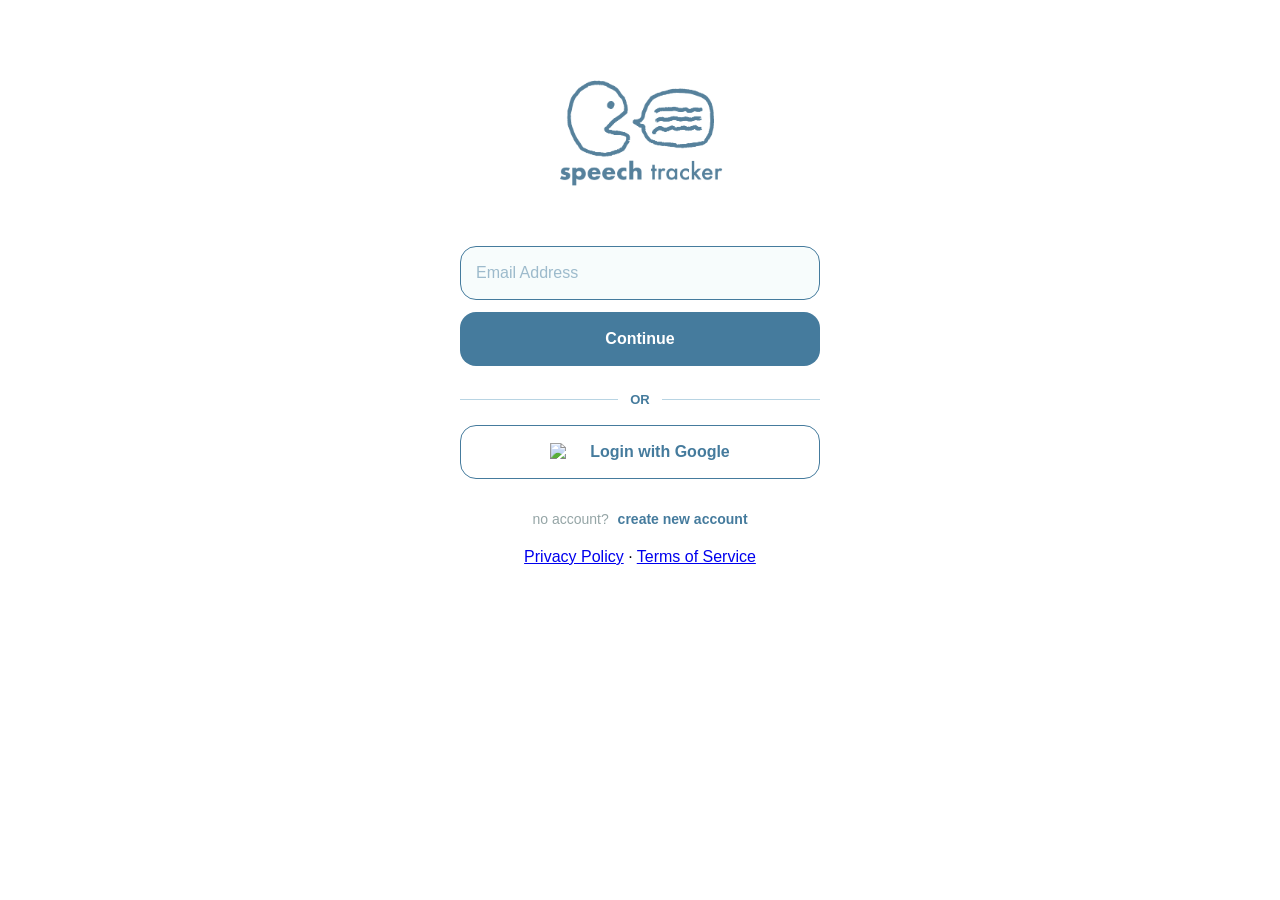
==== commit ae0b190c: "Update index.html" ====
--- a/index.html
+++ b/index.html
@@ -13,8 +13,8 @@
             hello! &#9995; <span id="user-display-email" style="font-weight: bold;">...</span>
         </div>
     
-        <button id="header-logout-btn" style="background: #e63946; color: white; border: none; padding: 6px 10px; border-radius: 6px; font-size: 10px; font-weight: bold; cursor: pointer; flex-shrink: 0; white-space: nowrap;">
-            LOGOUT
+        <button id="header-logout-btn">
+            LOG OUT
         </button>
     </div>
     
@@ -146,6 +146,11 @@
     
             <button id="update-password-btn" class="auth-btn">Update Password</button>
         </div>
+        <p class="legal-links">
+          <a href="privacy.html" target="_blank">Privacy Policy</a>
+            ·
+          <a href="terms.html" target="_blank">Terms of Service</a>
+        </p>
     </div>
     
     <div class="container">
--- a/style.css
+++ b/style.css
@@ -101,18 +101,6 @@
 
 .auth-step {
   position: relative;
-}
-
-.auth-back-btn {
-  position: absolute;
-  top: -10px;
-  left: 0;
-  border: none;
-  background: transparent;
-  color: #333;
-  font-size: 24px;
-  cursor: pointer;
-  padding: 6px;
 }
 
 .login-email-label {
@@ -970,27 +958,44 @@
   margin-bottom: 18px;
 }
 
-/* Back button fixed at top left, above logo */
+/* Auth back button - aligned with input boxes */
 .auth-back-btn {
   position: fixed !important;
   top: 22px !important;
-  left: 22px !important;
+
+  /* Align with left edge of 360px auth container */
+  left: calc(50% - 180px) !important;
+  transform: none !important;
+
   z-index: 30000;
-  color: #457b9d !important;
-  background: #f7fcfc;
   width: 42px;
   height: 42px;
-  border-radius: 50%;
-  font-size: 26px;
-  line-height: 1;
+
   display: flex;
   align-items: center;
   justify-content: center;
-  padding-bottom: 10px !important;
+
+  padding: 0 0 4px 0 !important;
+  line-height: 1;
+
+  color: #457b9d !important;
+  background: #f7fcfc;
+  border: transparent;
+  border-radius: 50%;
+
+  font-size: 26px;
+  cursor: pointer;
 }
 
 .auth-back-btn:hover {
   background: #eef8fb;
+}
+
+/* On small screens, follow page padding */
+@media (max-width: 420px) {
+  .auth-back-btn {
+    left: 20px !important;
+  }
 }
 
 /* OTP page centered */
@@ -1163,3 +1168,21 @@
   box-sizing: border-box;
   padding-right: 52px !important;
 }
+
+
+#header-logout-btn {
+    background: #E0A08B; 
+    color: white; 
+    border: none; 
+    padding: 6px 10px; 
+    border-radius: 6px; 
+    font-size: 10px; 
+    font-weight: bold; 
+    cursor: pointer; 
+    flex-shrink: 0; 
+    white-space: nowrap;
+}
+
+#header-logout-btn:hover {
+    background-color: #cf6e4d
+}
